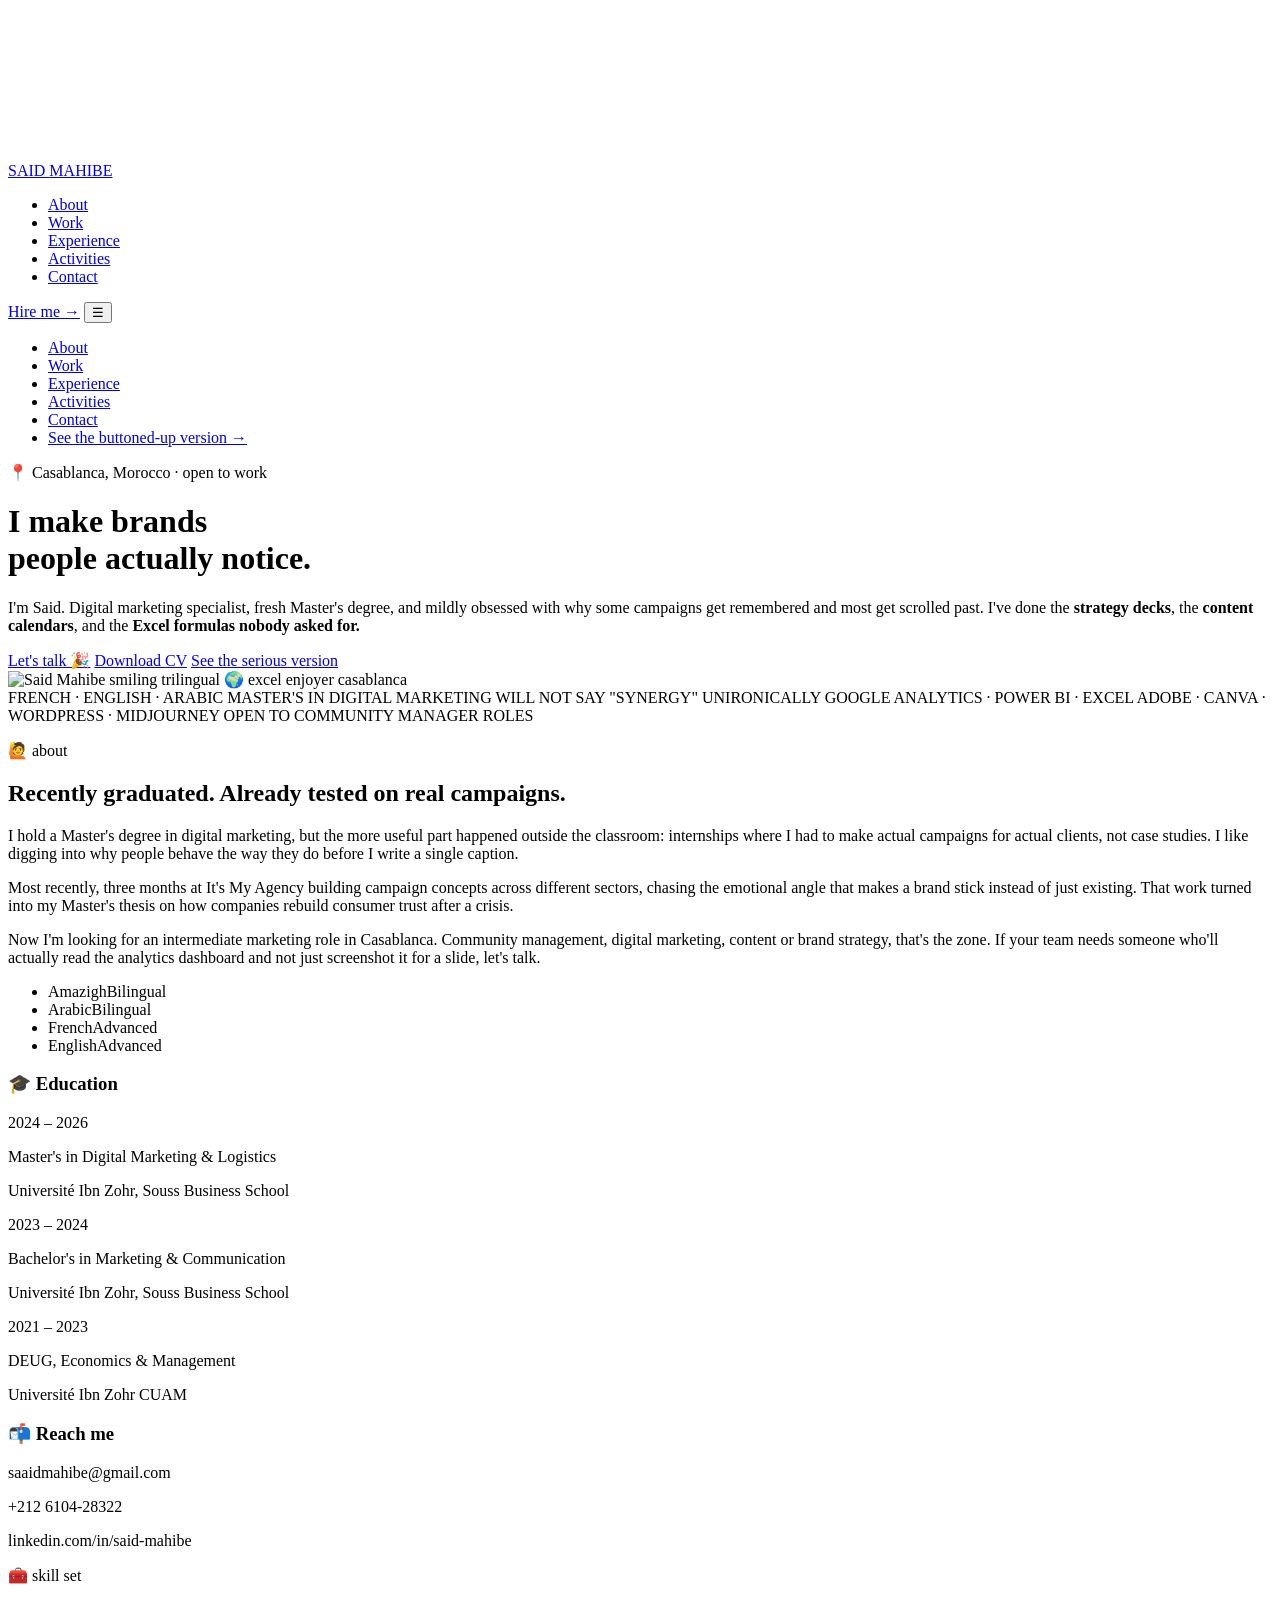
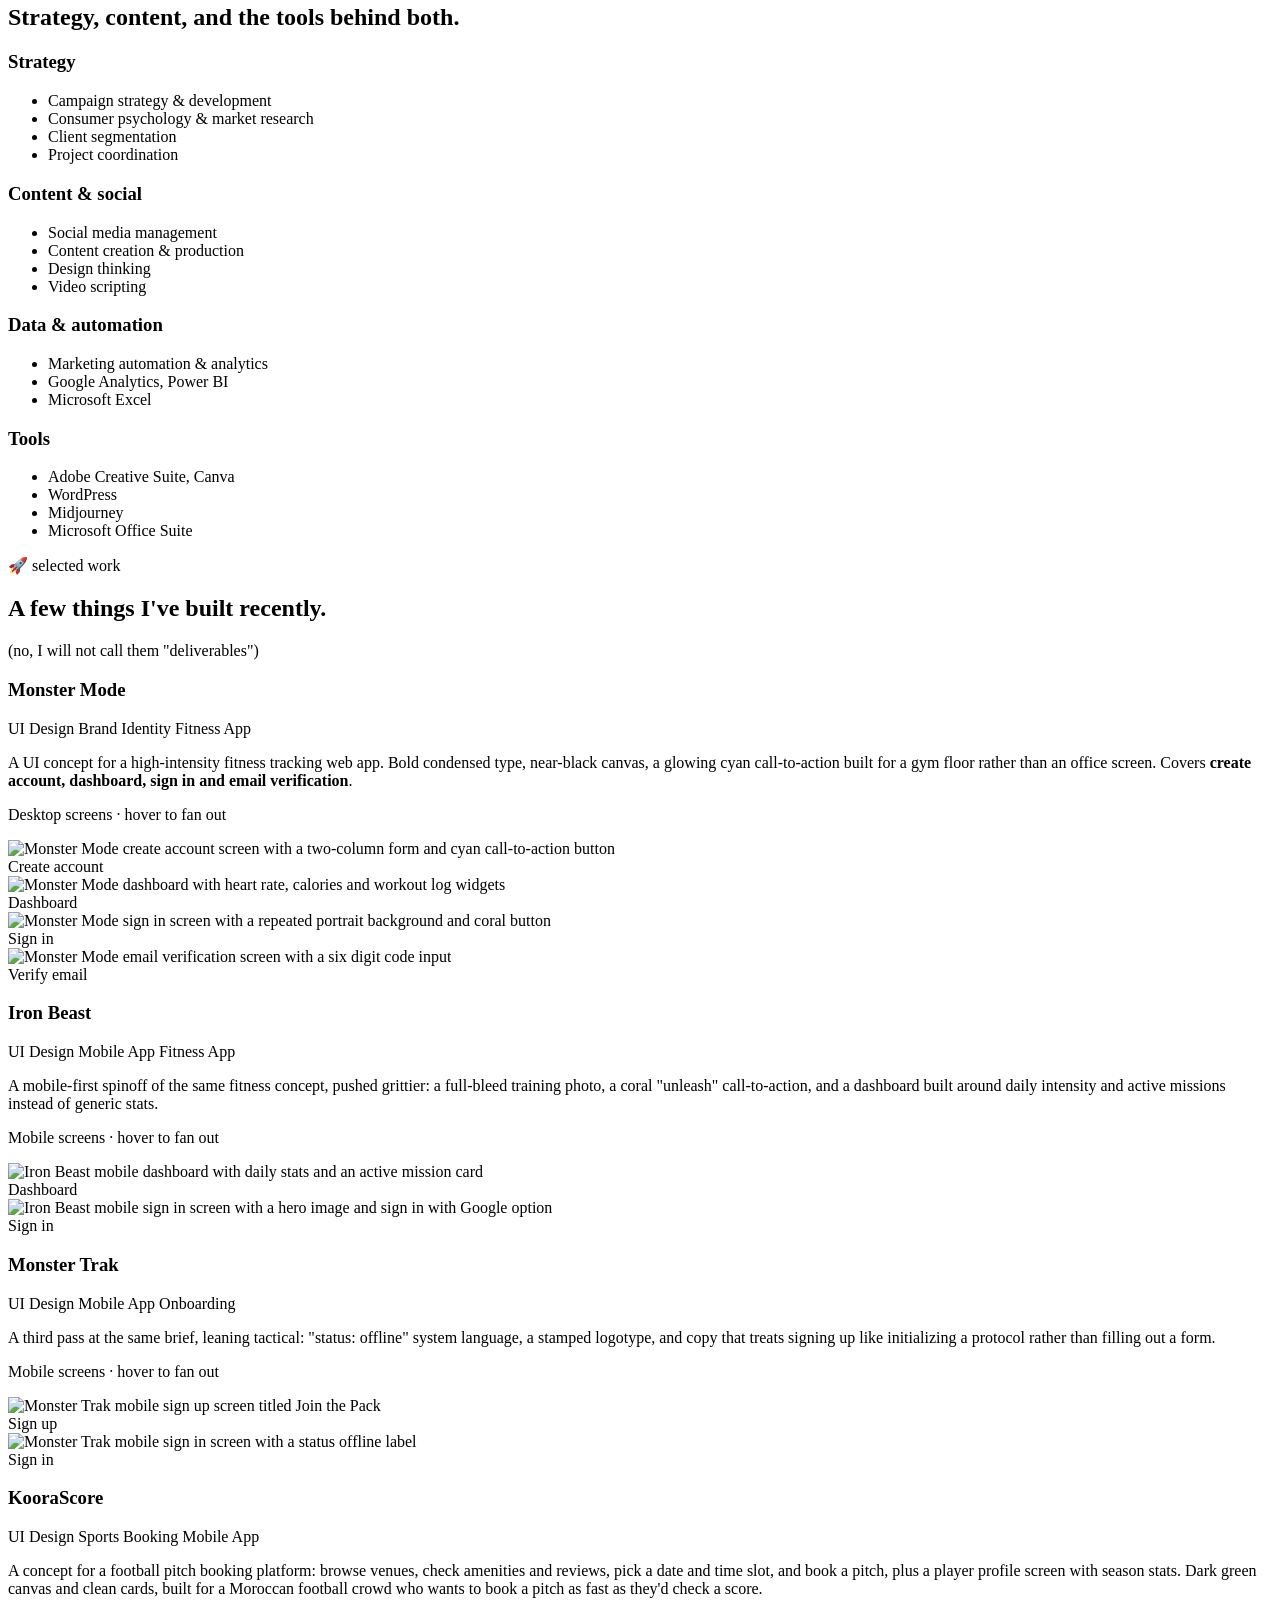
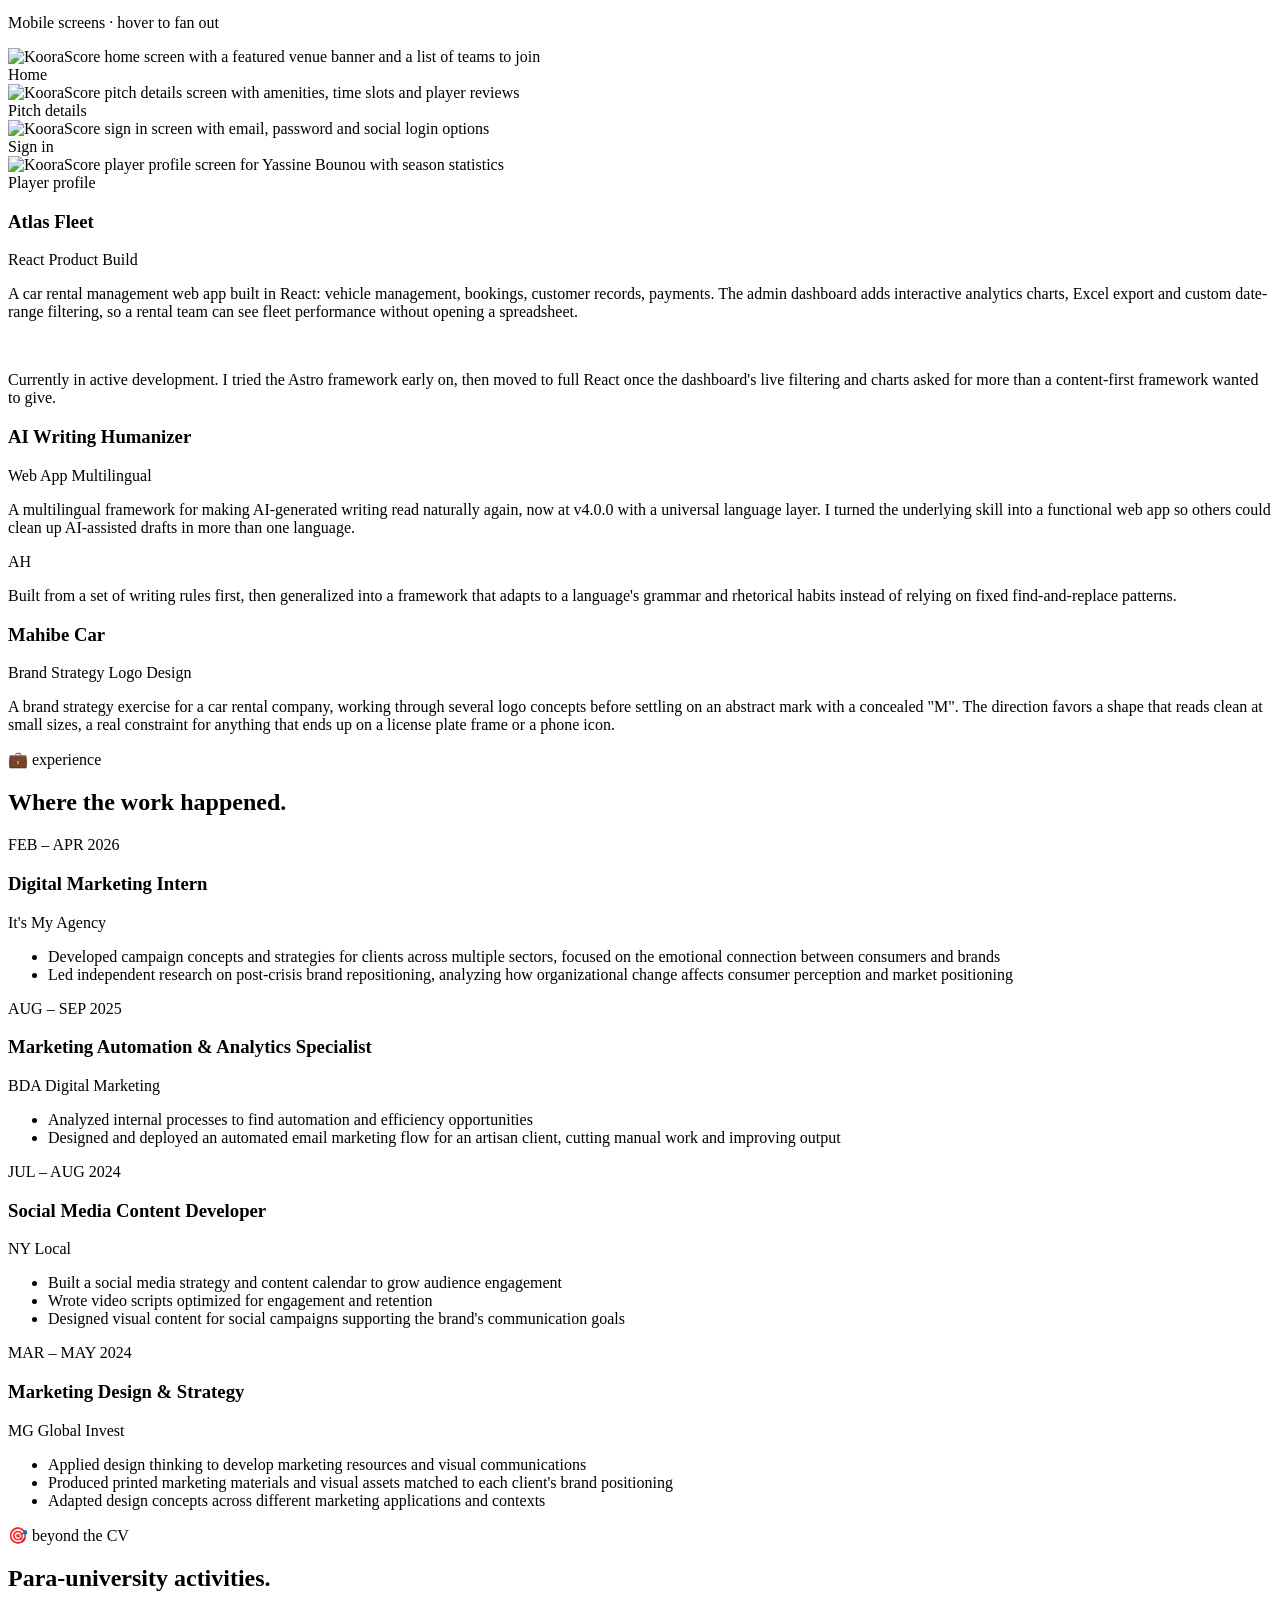
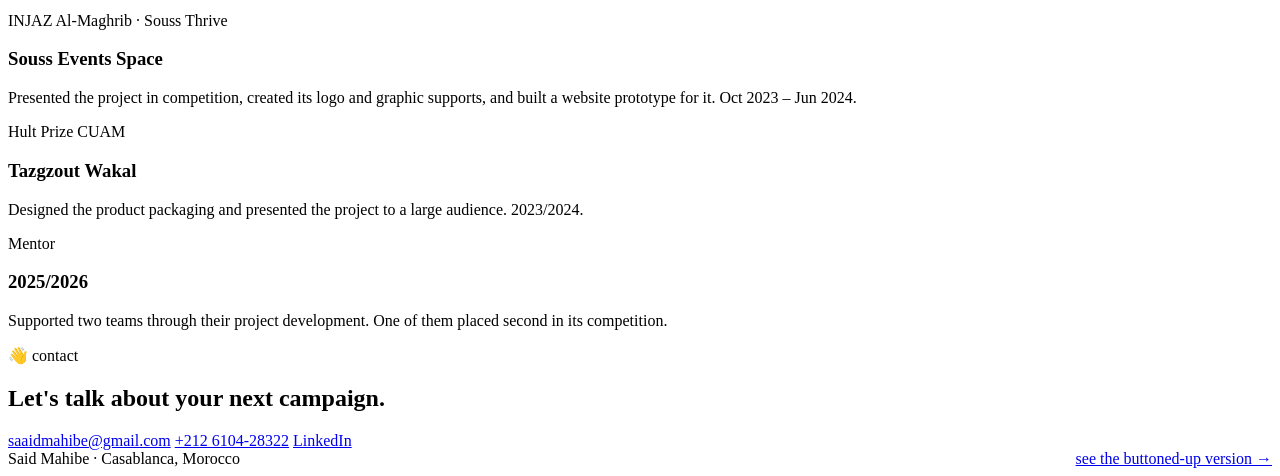
==== index.html @ dffca47a "Add files via upload" ====
<!doctype html>
<html lang="en">
<head>
<meta charset="UTF-8" />
<meta name="viewport" content="width=device-width, initial-scale=1.0" />
<title>Said Mahibe — Marketer. Probably overthinking your CTA button.</title>
<meta name="description" content="Said Mahibe, digital marketing specialist in Casablanca. Campaigns, content, brand strategy, and a portfolio that refused to be boring." />
<link rel="preconnect" href="https://fonts.googleapis.com">
<link href="https://fonts.googleapis.com/css2?family=Fredoka:wght@500;600;700&family=Inter:wght@400;500;600;700&family=Space+Mono:wght@400;700&display=swap" rel="stylesheet">
<link rel="stylesheet" href="fun.css" />
</head>
<body>

<canvas id="confetti-canvas"></canvas>

<nav class="nav">
  <div class="wrap">
    <a href="#top" class="nav-mark">SAID <span>MAHIBE</span></a>
    <ul class="nav-links">
      <li><a href="#about">About</a></li>
      <li><a href="#work">Work</a></li>
      <li><a href="#experience">Experience</a></li>
      <li><a href="#activities">Activities</a></li>
      <li><a href="#contact">Contact</a></li>
    </ul>
    <a class="nav-cta" href="mailto:saaidmahibe@gmail.com">Hire me →</a>
    <button class="nav-toggle" id="navToggle" aria-label="Toggle menu" aria-expanded="false">☰</button>
  </div>
  <ul class="nav-links-mobile" id="navMobile">
    <li><a href="#about">About</a></li>
    <li><a href="#work">Work</a></li>
    <li><a href="#experience">Experience</a></li>
    <li><a href="#activities">Activities</a></li>
    <li><a href="#contact">Contact</a></li>
    <li><a href="classic.html">See the buttoned-up version →</a></li>
  </ul>
</nav>

<header class="hero" id="top">
  <div class="wrap">
    <div class="hero-copy">
      <p class="eyebrow">📍 Casablanca, Morocco · open to work</p>
      <h1>I make brands<br><span class="hl">people actually notice.</span></h1>
      <p class="hero-sub">I'm Said. Digital marketing specialist, fresh Master's degree, and mildly obsessed with why some campaigns get remembered and most get scrolled past. I've done the <strong>strategy decks</strong>, the <strong>content calendars</strong>, and the <strong>Excel formulas nobody asked for.</strong></p>
      <div class="hero-actions">
        <a class="btn btn-coral" href="mailto:saaidmahibe@gmail.com" id="confettiBtn">Let's talk 🎉</a>
        <a class="btn btn-white" href="assets/CV said mahibe.pdf" target="_blank" rel="noopener">Download CV</a>
        <a class="btn btn-lime" href="classic.html">See the serious version</a>
      </div>
    </div>
    <div class="hero-photo">
      <div class="blob"></div>
      <img class="cutout" src="assets/photo/said-cutout.webp" alt="Said Mahibe smiling" />
      <span class="sticker s1">trilingual 🌍</span>
      <span class="sticker s2">excel enjoyer</span>
      <span class="sticker s3">casablanca</span>
    </div>
  </div>
</header>

<div class="ticker" aria-hidden="true">
  <div class="ticker-track" id="tickerTrack">
    <span class="ticker-item">FRENCH · ENGLISH · ARABIC</span>
    <span class="ticker-item accent">MASTER'S IN DIGITAL MARKETING</span>
    <span class="ticker-item">WILL NOT SAY "SYNERGY" UNIRONICALLY</span>
    <span class="ticker-item accent2">GOOGLE ANALYTICS · POWER BI · EXCEL</span>
    <span class="ticker-item">ADOBE · CANVA · WORDPRESS · MIDJOURNEY</span>
    <span class="ticker-item accent">OPEN TO COMMUNITY MANAGER ROLES</span>
  </div>
</div>

<main>

  <section id="about">
    <div class="wrap">
      <div class="section-head">
        <p class="eyebrow">🙋 about</p>
        <h2>Recently graduated. Already tested on real campaigns.</h2>
      </div>
      <div class="about-grid">
        <div class="about-card">
          <p>I hold a Master's degree in digital marketing, but the more useful part happened outside the classroom: internships where I had to make actual campaigns for actual clients, not case studies. I like digging into why people behave the way they do before I write a single caption.</p>
          <p>Most recently, three months at It's My Agency building campaign concepts across different sectors, chasing the emotional angle that makes a brand stick instead of just existing. That work turned into my Master's thesis on how companies rebuild consumer trust after a crisis.</p>
          <p>Now I'm looking for an intermediate marketing role in Casablanca. Community management, digital marketing, content or brand strategy, that's the zone. If your team needs someone who'll actually read the analytics dashboard and not just screenshot it for a slide, let's talk.</p>
          <ul class="lang-list">
            <li><span>Amazigh</span><span>Bilingual</span></li>
            <li><span>Arabic</span><span>Bilingual</span></li>
            <li><span>French</span><span>Advanced</span></li>
            <li><span>English</span><span>Advanced</span></li>
          </ul>
        </div>
        <div class="side-stack">
          <div class="info-card">
            <h3>🎓 Education</h3>
            <div class="edu-item">
              <p class="edu-year">2024 – 2026</p>
              <p class="edu-degree">Master's in Digital Marketing &amp; Logistics</p>
              <p class="edu-school">Université Ibn Zohr, Souss Business School</p>
            </div>
            <div class="edu-item">
              <p class="edu-year">2023 – 2024</p>
              <p class="edu-degree">Bachelor's in Marketing &amp; Communication</p>
              <p class="edu-school">Université Ibn Zohr, Souss Business School</p>
            </div>
            <div class="edu-item">
              <p class="edu-year">2021 – 2023</p>
              <p class="edu-degree">DEUG, Economics &amp; Management</p>
              <p class="edu-school">Université Ibn Zohr CUAM</p>
            </div>
          </div>
          <div class="info-card alt">
            <h3>📬 Reach me</h3>
            <div class="edu-item">
              <p class="edu-degree">saaidmahibe@gmail.com</p>
            </div>
            <div class="edu-item">
              <p class="edu-degree">+212 6104-28322</p>
            </div>
            <div class="edu-item">
              <p class="edu-degree">linkedin.com/in/said-mahibe</p>
            </div>
          </div>
        </div>
      </div>
    </div>
  </section>

  <section id="skills">
    <div class="wrap">
      <div class="section-head">
        <p class="eyebrow">🧰 skill set</p>
        <h2>Strategy, content, and the tools behind both.</h2>
      </div>
      <div class="skills-grid">
        <div class="skill-card">
          <h3>Strategy</h3>
          <ul>
            <li>Campaign strategy &amp; development</li>
            <li>Consumer psychology &amp; market research</li>
            <li>Client segmentation</li>
            <li>Project coordination</li>
          </ul>
        </div>
        <div class="skill-card">
          <h3>Content &amp; social</h3>
          <ul>
            <li>Social media management</li>
            <li>Content creation &amp; production</li>
            <li>Design thinking</li>
            <li>Video scripting</li>
          </ul>
        </div>
        <div class="skill-card">
          <h3>Data &amp; automation</h3>
          <ul>
            <li>Marketing automation &amp; analytics</li>
            <li>Google Analytics, Power BI</li>
            <li>Microsoft Excel</li>
          </ul>
        </div>
        <div class="skill-card">
          <h3>Tools</h3>
          <ul>
            <li>Adobe Creative Suite, Canva</li>
            <li>WordPress</li>
            <li>Midjourney</li>
            <li>Microsoft Office Suite</li>
          </ul>
        </div>
      </div>
    </div>
  </section>

  <section id="work">
    <div class="wrap">
      <div class="section-head">
        <p class="eyebrow">🚀 selected work</p>
        <h2>A few things I've built recently.</h2>
        <p class="tag-note">(no, I will not call them "deliverables")</p>
      </div>

      <div class="project">
        <div class="project-head">
          <h3 class="project-title">Monster Mode</h3>
          <div class="project-tags">
            <span class="tag">UI Design</span>
            <span class="tag alt">Brand Identity</span>
            <span class="tag">Fitness App</span>
          </div>
        </div>
        <p class="project-desc">A UI concept for a high-intensity fitness tracking web app. Bold condensed type, near-black canvas, a glowing cyan call-to-action built for a gym floor rather than an office screen. Covers <strong>create account, dashboard, sign in and email verification</strong>.</p>
        <div class="fan-group">
          <p class="fan-label">Desktop screens · hover to fan out</p>
          <div class="card-fan">
            <div class="card-fan-item">
              <img src="assets/projects/monster-mode-create-account.jpg" alt="Monster Mode create account screen with a two-column form and cyan call-to-action button" loading="lazy" />
              <figcaption>Create account</figcaption>
            </div>
            <div class="card-fan-item">
              <img src="assets/projects/monster-mode-dashboard.jpg" alt="Monster Mode dashboard with heart rate, calories and workout log widgets" loading="lazy" />
              <figcaption>Dashboard</figcaption>
            </div>
            <div class="card-fan-item">
              <img src="assets/projects/monster-mode-sign-in.jpg" alt="Monster Mode sign in screen with a repeated portrait background and coral button" loading="lazy" />
              <figcaption>Sign in</figcaption>
            </div>
            <div class="card-fan-item">
              <img src="assets/projects/monster-mode-verify-email.jpg" alt="Monster Mode email verification screen with a six digit code input" loading="lazy" />
              <figcaption>Verify email</figcaption>
            </div>
          </div>
        </div>
      </div>

      <div class="project">
        <div class="project-head">
          <h3 class="project-title">Iron Beast</h3>
          <div class="project-tags">
            <span class="tag">UI Design</span>
            <span class="tag alt">Mobile App</span>
            <span class="tag">Fitness App</span>
          </div>
        </div>
        <p class="project-desc">A mobile-first spinoff of the same fitness concept, pushed grittier: a full-bleed training photo, a coral "unleash" call-to-action, and a dashboard built around daily intensity and active missions instead of generic stats.</p>
        <div class="fan-group">
          <p class="fan-label">Mobile screens · hover to fan out</p>
          <div class="card-fan mobile">
            <div class="card-fan-item">
              <img src="assets/projects/iron-beast-dashboard.jpg" alt="Iron Beast mobile dashboard with daily stats and an active mission card" loading="lazy" />
              <figcaption>Dashboard</figcaption>
            </div>
            <div class="card-fan-item">
              <img src="assets/projects/iron-beast-sign-in.jpg" alt="Iron Beast mobile sign in screen with a hero image and sign in with Google option" loading="lazy" />
              <figcaption>Sign in</figcaption>
            </div>
          </div>
        </div>
      </div>

      <div class="project">
        <div class="project-head">
          <h3 class="project-title">Monster Trak</h3>
          <div class="project-tags">
            <span class="tag">UI Design</span>
            <span class="tag alt">Mobile App</span>
            <span class="tag">Onboarding</span>
          </div>
        </div>
        <p class="project-desc">A third pass at the same brief, leaning tactical: "status: offline" system language, a stamped logotype, and copy that treats signing up like initializing a protocol rather than filling out a form.</p>
        <div class="fan-group">
          <p class="fan-label">Mobile screens · hover to fan out</p>
          <div class="card-fan mobile">
            <div class="card-fan-item">
              <img src="assets/projects/monster-trak-sign-up.jpg" alt="Monster Trak mobile sign up screen titled Join the Pack" loading="lazy" />
              <figcaption>Sign up</figcaption>
            </div>
            <div class="card-fan-item">
              <img src="assets/projects/monster-trak-sign-in.jpg" alt="Monster Trak mobile sign in screen with a status offline label" loading="lazy" />
              <figcaption>Sign in</figcaption>
            </div>
          </div>
        </div>
      </div>

      <div class="project">
        <div class="project-head">
          <h3 class="project-title">KooraScore</h3>
          <div class="project-tags">
            <span class="tag">UI Design</span>
            <span class="tag alt">Sports Booking</span>
            <span class="tag">Mobile App</span>
          </div>
        </div>
        <p class="project-desc">A concept for a football pitch booking platform: browse venues, check amenities and reviews, pick a date and time slot, and book a pitch, plus a player profile screen with season stats. Dark green canvas and clean cards, built for a Moroccan football crowd who wants to book a pitch as fast as they'd check a score.</p>
        <div class="fan-group">
          <p class="fan-label">Mobile screens · hover to fan out</p>
          <div class="card-fan mobile">
            <div class="card-fan-item">
              <img src="assets/projects/koorascore-home.jpg" alt="KooraScore home screen with a featured venue banner and a list of teams to join" loading="lazy" />
              <figcaption>Home</figcaption>
            </div>
            <div class="card-fan-item">
              <img src="assets/projects/koorascore-pitch-details.jpg" alt="KooraScore pitch details screen with amenities, time slots and player reviews" loading="lazy" />
              <figcaption>Pitch details</figcaption>
            </div>
            <div class="card-fan-item">
              <img src="assets/projects/koorascore-sign-in.jpg" alt="KooraScore sign in screen with email, password and social login options" loading="lazy" />
              <figcaption>Sign in</figcaption>
            </div>
            <div class="card-fan-item">
              <img src="assets/projects/koorascore-profile.jpg" alt="KooraScore player profile screen for Yassine Bounou with season statistics" loading="lazy" />
              <figcaption>Player profile</figcaption>
            </div>
          </div>
        </div>
      </div>

      <div class="project">
        <div class="project-head">
          <h3 class="project-title">Atlas Fleet</h3>
          <div class="project-tags">
            <span class="tag">React</span>
            <span class="tag alt">Product Build</span>
          </div>
        </div>
        <p class="project-desc">A car rental management web app built in React: vehicle management, bookings, customer records, payments. The admin dashboard adds interactive analytics charts, Excel export and custom date-range filtering, so a rental team can see fleet performance without opening a spreadsheet.</p>
        <div class="project-simple">
          <div class="glyph" style="background: var(--cobalt); color: white;">AF</div>
          <div>
            <p class="project-desc" style="margin-bottom: 0;">Currently in active development. I tried the Astro framework early on, then moved to full React once the dashboard's live filtering and charts asked for more than a content-first framework wanted to give.</p>
          </div>
        </div>
      </div>

      <div class="project">
        <div class="project-head">
          <h3 class="project-title">AI Writing Humanizer</h3>
          <div class="project-tags">
            <span class="tag">Web App</span>
            <span class="tag alt">Multilingual</span>
          </div>
        </div>
        <p class="project-desc">A multilingual framework for making AI-generated writing read naturally again, now at v4.0.0 with a universal language layer. I turned the underlying skill into a functional web app so others could clean up AI-assisted drafts in more than one language.</p>
        <div class="project-simple">
          <div class="glyph" style="background: var(--coral); color: var(--ink);">AH</div>
          <div>
            <p class="project-desc" style="margin-bottom: 0;">Built from a set of writing rules first, then generalized into a framework that adapts to a language's grammar and rhetorical habits instead of relying on fixed find-and-replace patterns.</p>
          </div>
        </div>
      </div>

      <div class="project">
        <div class="project-head">
          <h3 class="project-title">Mahibe Car</h3>
          <div class="project-tags">
            <span class="tag">Brand Strategy</span>
            <span class="tag alt">Logo Design</span>
          </div>
        </div>
        <p class="project-desc">A brand strategy exercise for a car rental company, working through several logo concepts before settling on an abstract mark with a concealed "M". The direction favors a shape that reads clean at small sizes, a real constraint for anything that ends up on a license plate frame or a phone icon.</p>
      </div>

    </div>
  </section>

  <section id="experience">
    <div class="wrap">
      <div class="section-head">
        <p class="eyebrow">💼 experience</p>
        <h2>Where the work happened.</h2>
      </div>
      <div class="timeline">

        <div class="timeline-item">
          <p class="timeline-date">FEB – APR 2026</p>
          <h3 class="timeline-role">Digital Marketing Intern</h3>
          <p class="timeline-org">It's My Agency</p>
          <ul>
            <li>Developed campaign concepts and strategies for clients across multiple sectors, focused on the emotional connection between consumers and brands</li>
            <li>Led independent research on post-crisis brand repositioning, analyzing how organizational change affects consumer perception and market positioning</li>
          </ul>
        </div>

        <div class="timeline-item">
          <p class="timeline-date">AUG – SEP 2025</p>
          <h3 class="timeline-role">Marketing Automation &amp; Analytics Specialist</h3>
          <p class="timeline-org">BDA Digital Marketing</p>
          <ul>
            <li>Analyzed internal processes to find automation and efficiency opportunities</li>
            <li>Designed and deployed an automated email marketing flow for an artisan client, cutting manual work and improving output</li>
          </ul>
        </div>

        <div class="timeline-item">
          <p class="timeline-date">JUL – AUG 2024</p>
          <h3 class="timeline-role">Social Media Content Developer</h3>
          <p class="timeline-org">NY Local</p>
          <ul>
            <li>Built a social media strategy and content calendar to grow audience engagement</li>
            <li>Wrote video scripts optimized for engagement and retention</li>
            <li>Designed visual content for social campaigns supporting the brand's communication goals</li>
          </ul>
        </div>

        <div class="timeline-item">
          <p class="timeline-date">MAR – MAY 2024</p>
          <h3 class="timeline-role">Marketing Design &amp; Strategy</h3>
          <p class="timeline-org">MG Global Invest</p>
          <ul>
            <li>Applied design thinking to develop marketing resources and visual communications</li>
            <li>Produced printed marketing materials and visual assets matched to each client's brand positioning</li>
            <li>Adapted design concepts across different marketing applications and contexts</li>
          </ul>
        </div>

      </div>
    </div>
  </section>

  <section id="activities">
    <div class="wrap">
      <div class="section-head">
        <p class="eyebrow">🎯 beyond the CV</p>
        <h2>Para-university activities.</h2>
      </div>
      <div class="activity-grid">
        <div class="activity-card">
          <p class="eyebrow">INJAZ Al-Maghrib · Souss Thrive</p>
          <h3>Souss Events Space</h3>
          <p>Presented the project in competition, created its logo and graphic supports, and built a website prototype for it. Oct 2023 – Jun 2024.</p>
        </div>
        <div class="activity-card">
          <p class="eyebrow">Hult Prize CUAM</p>
          <h3>Tazgzout Wakal</h3>
          <p>Designed the product packaging and presented the project to a large audience. 2023/2024.</p>
        </div>
        <div class="activity-card">
          <p class="eyebrow">Mentor</p>
          <h3>2025/2026</h3>
          <p>Supported two teams through their project development. One of them placed second in its competition.</p>
        </div>
      </div>
    </div>
  </section>

  <section id="contact">
    <div class="wrap">
      <div class="section-head">
        <p class="eyebrow">👋 contact</p>
        <h2>Let's talk about your next campaign.</h2>
      </div>
      <div class="contact-links">
        <a class="btn btn-white" href="mailto:saaidmahibe@gmail.com">saaidmahibe@gmail.com</a>
        <a class="btn btn-lime" href="tel:+212610428322">+212 6104-28322</a>
        <a class="btn btn-coral" href="https://linkedin.com/in/said-mahibe" target="_blank" rel="noopener">LinkedIn</a>
      </div>
    </div>
  </section>

</main>

<footer>
  <div class="wrap" style="display:flex; justify-content:space-between; flex-wrap:wrap; gap:10px; width:100%;">
    <span>Said Mahibe · Casablanca, Morocco</span>
    <span><a href="classic.html">see the buttoned-up version →</a></span>
  </div>
</footer>

<script src="fun.js"></script>
</body>
</html>
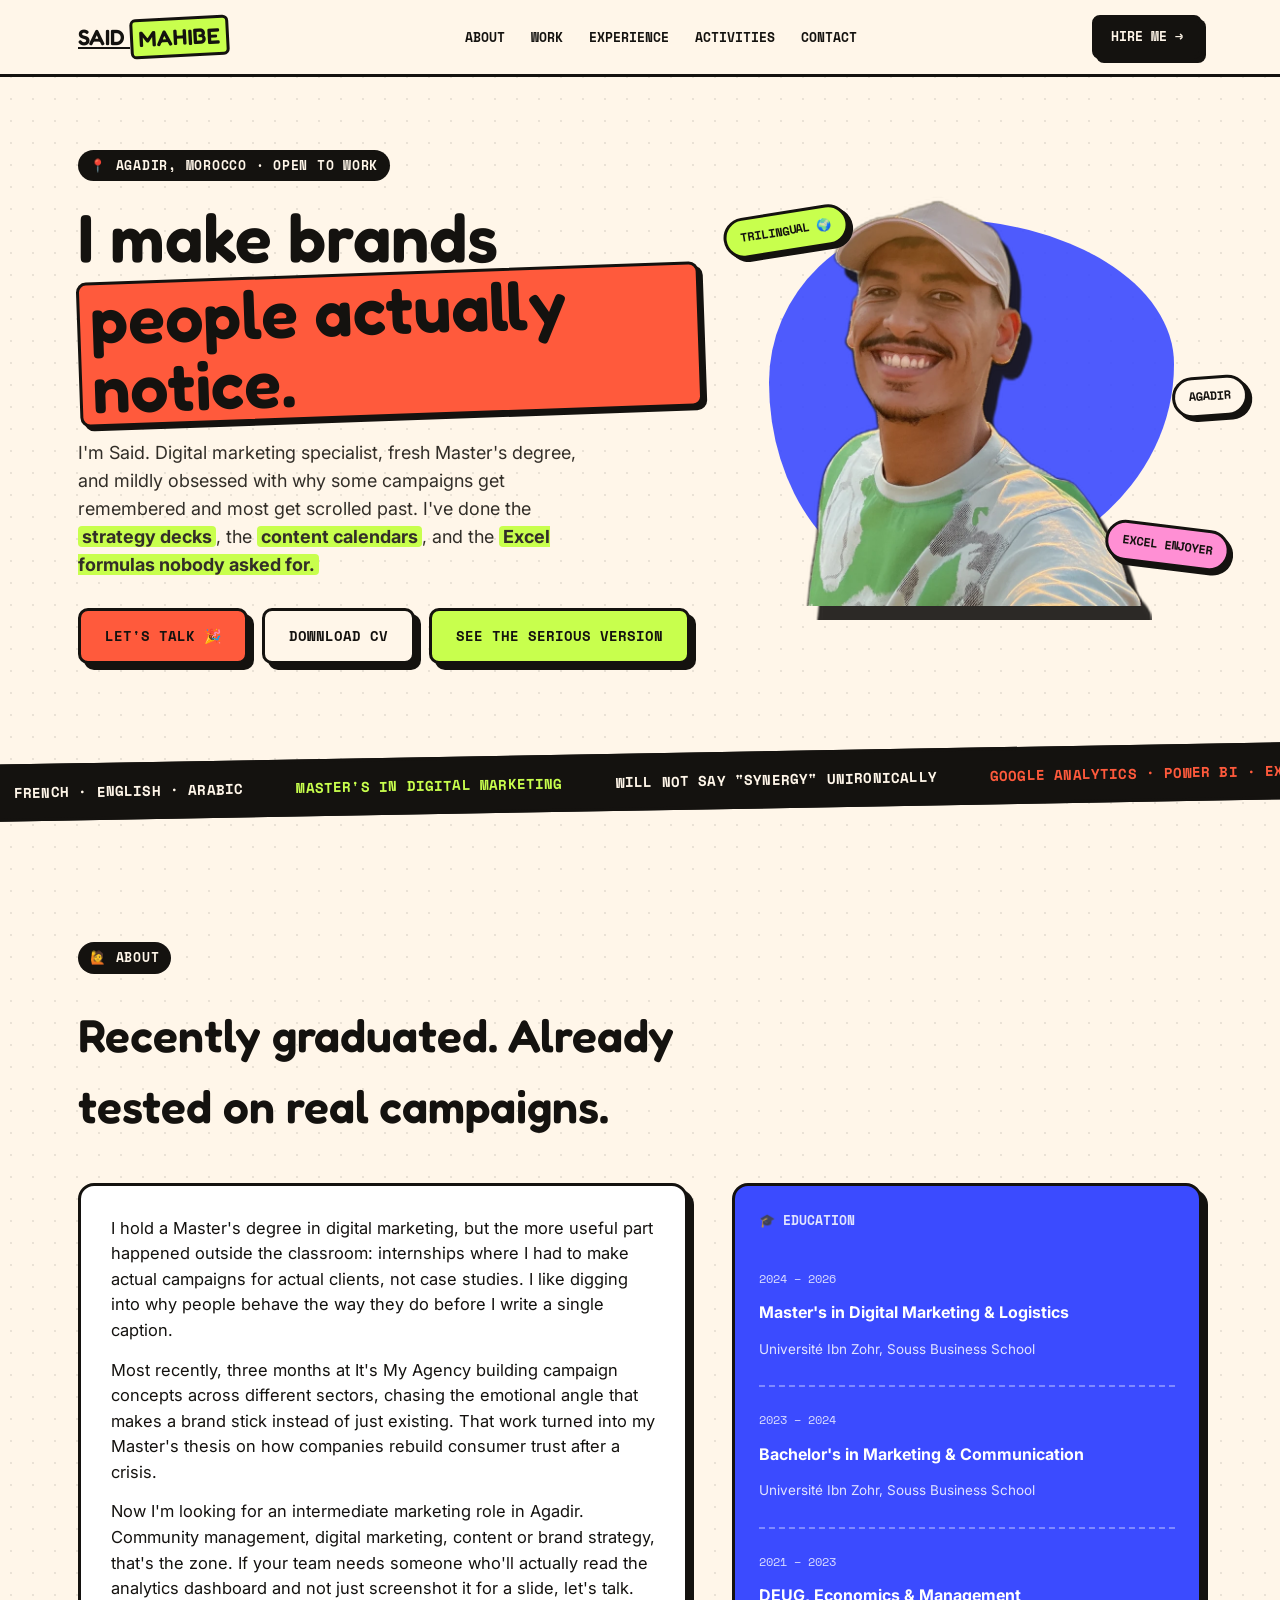
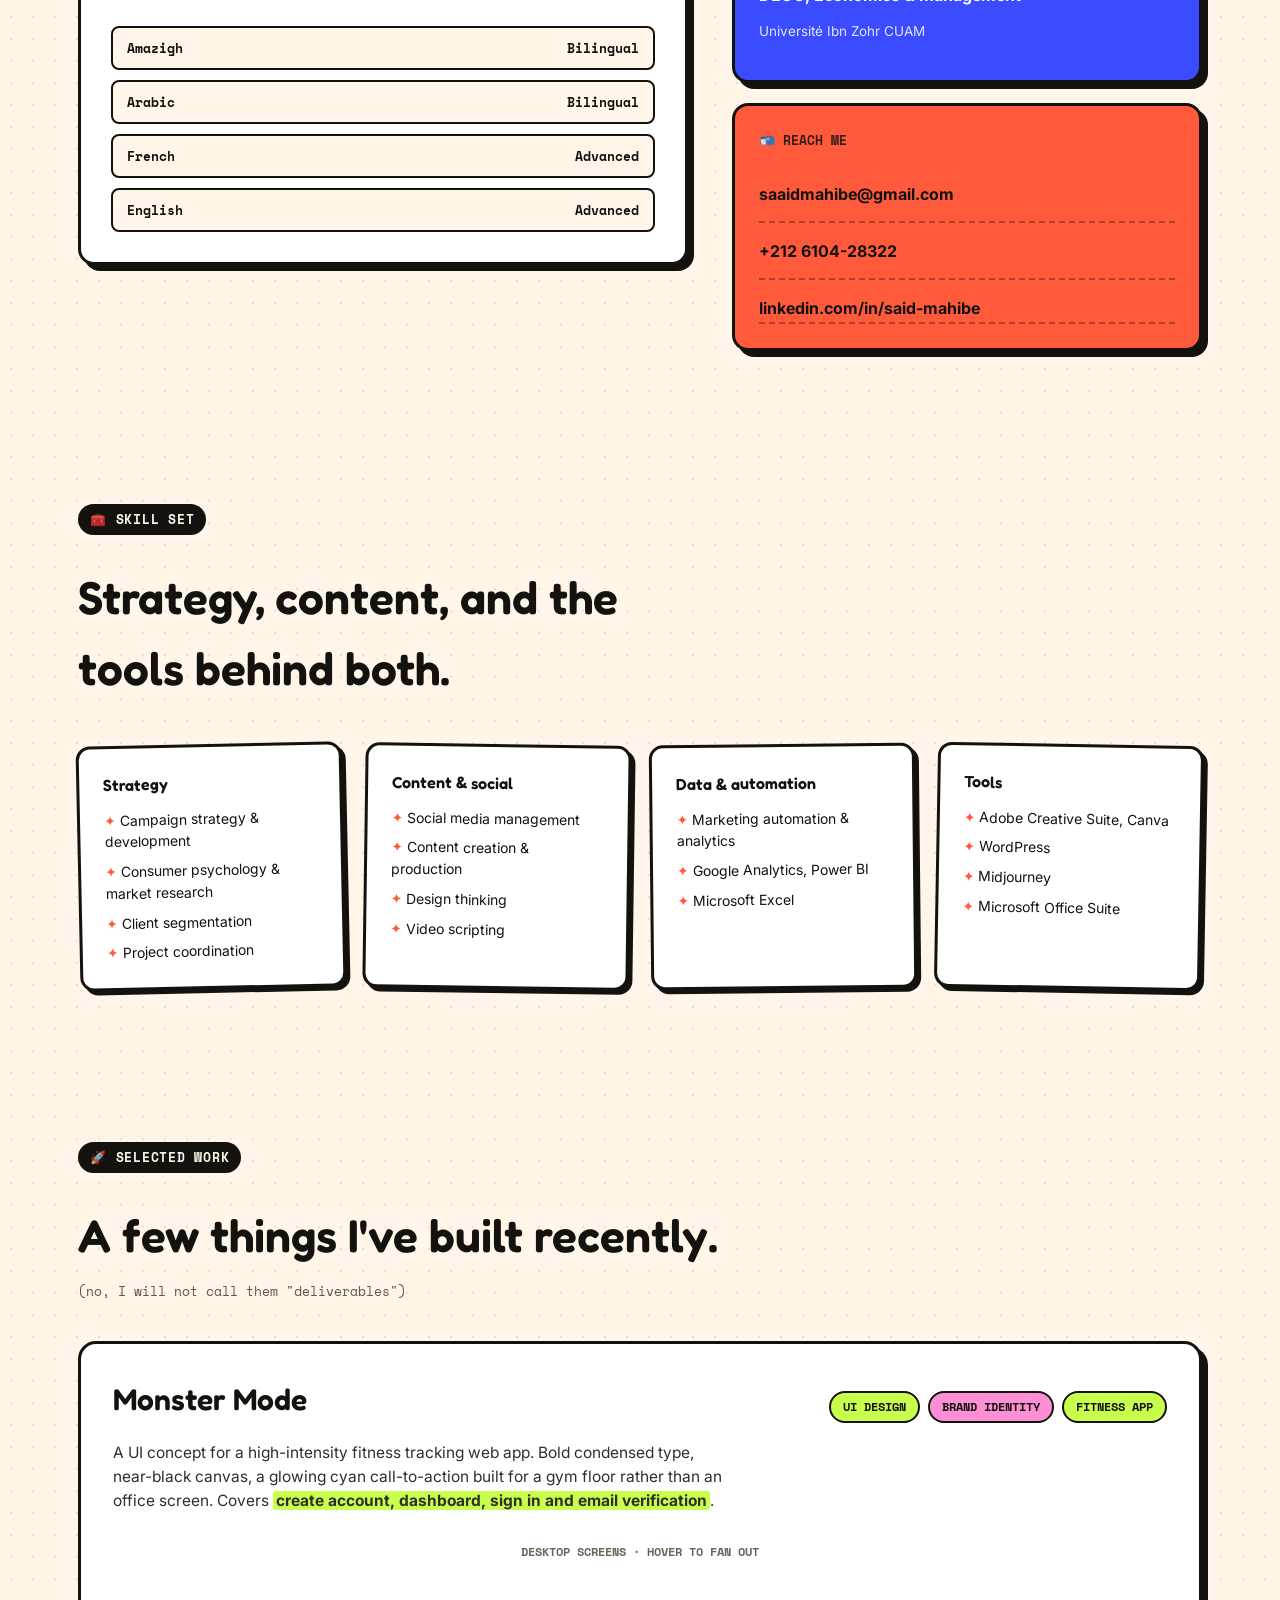
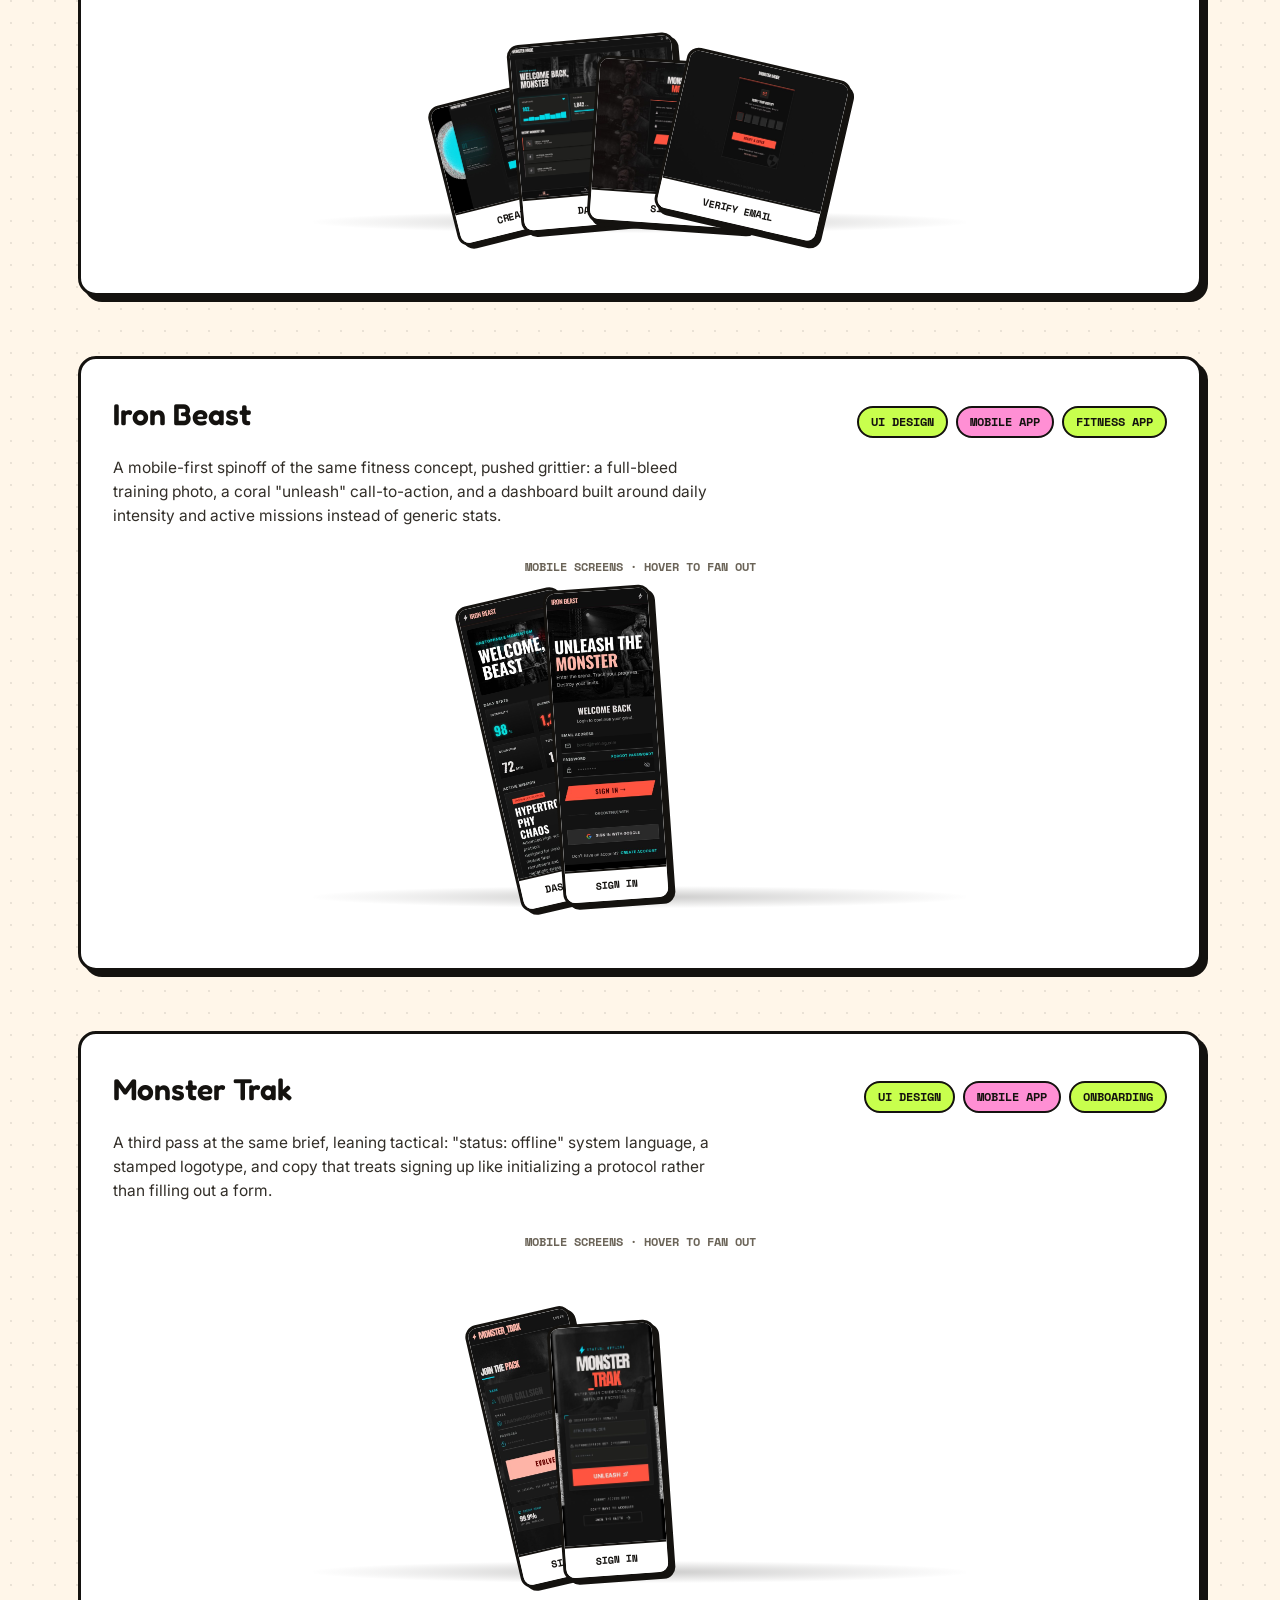
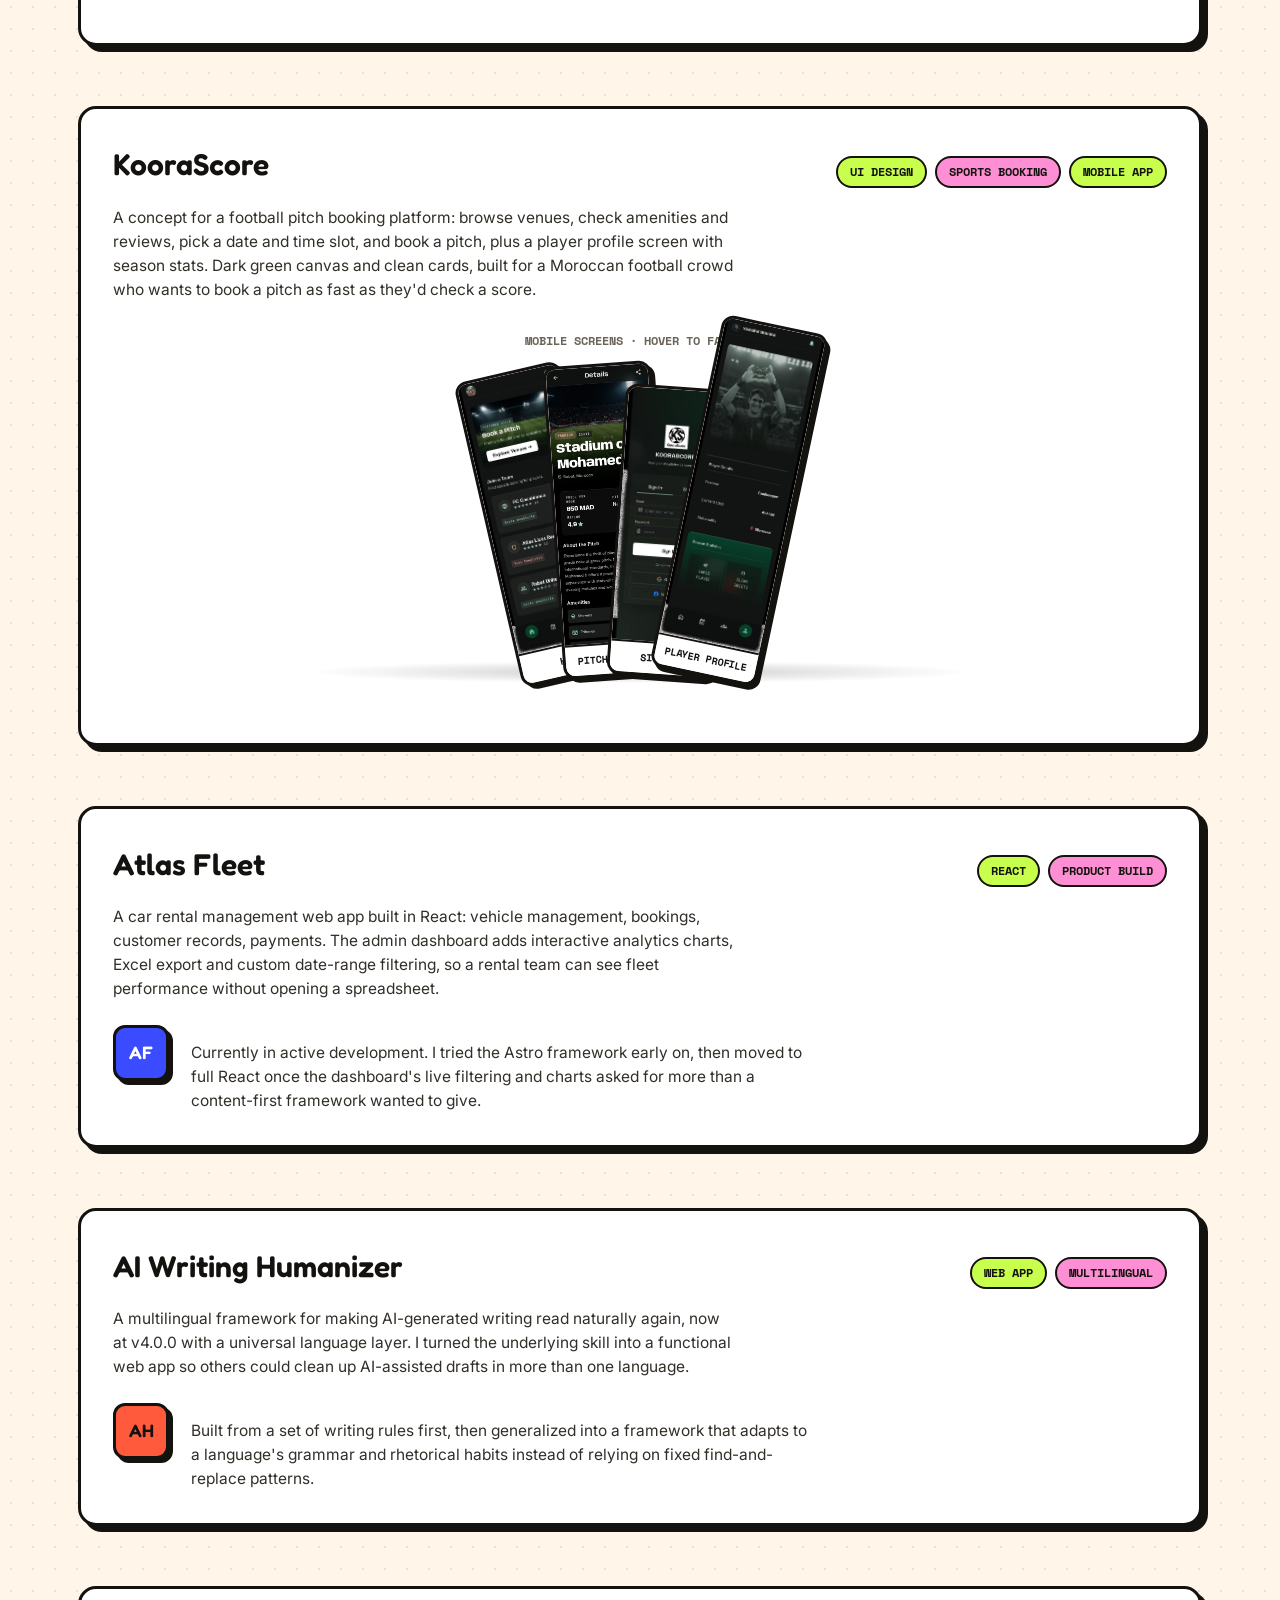
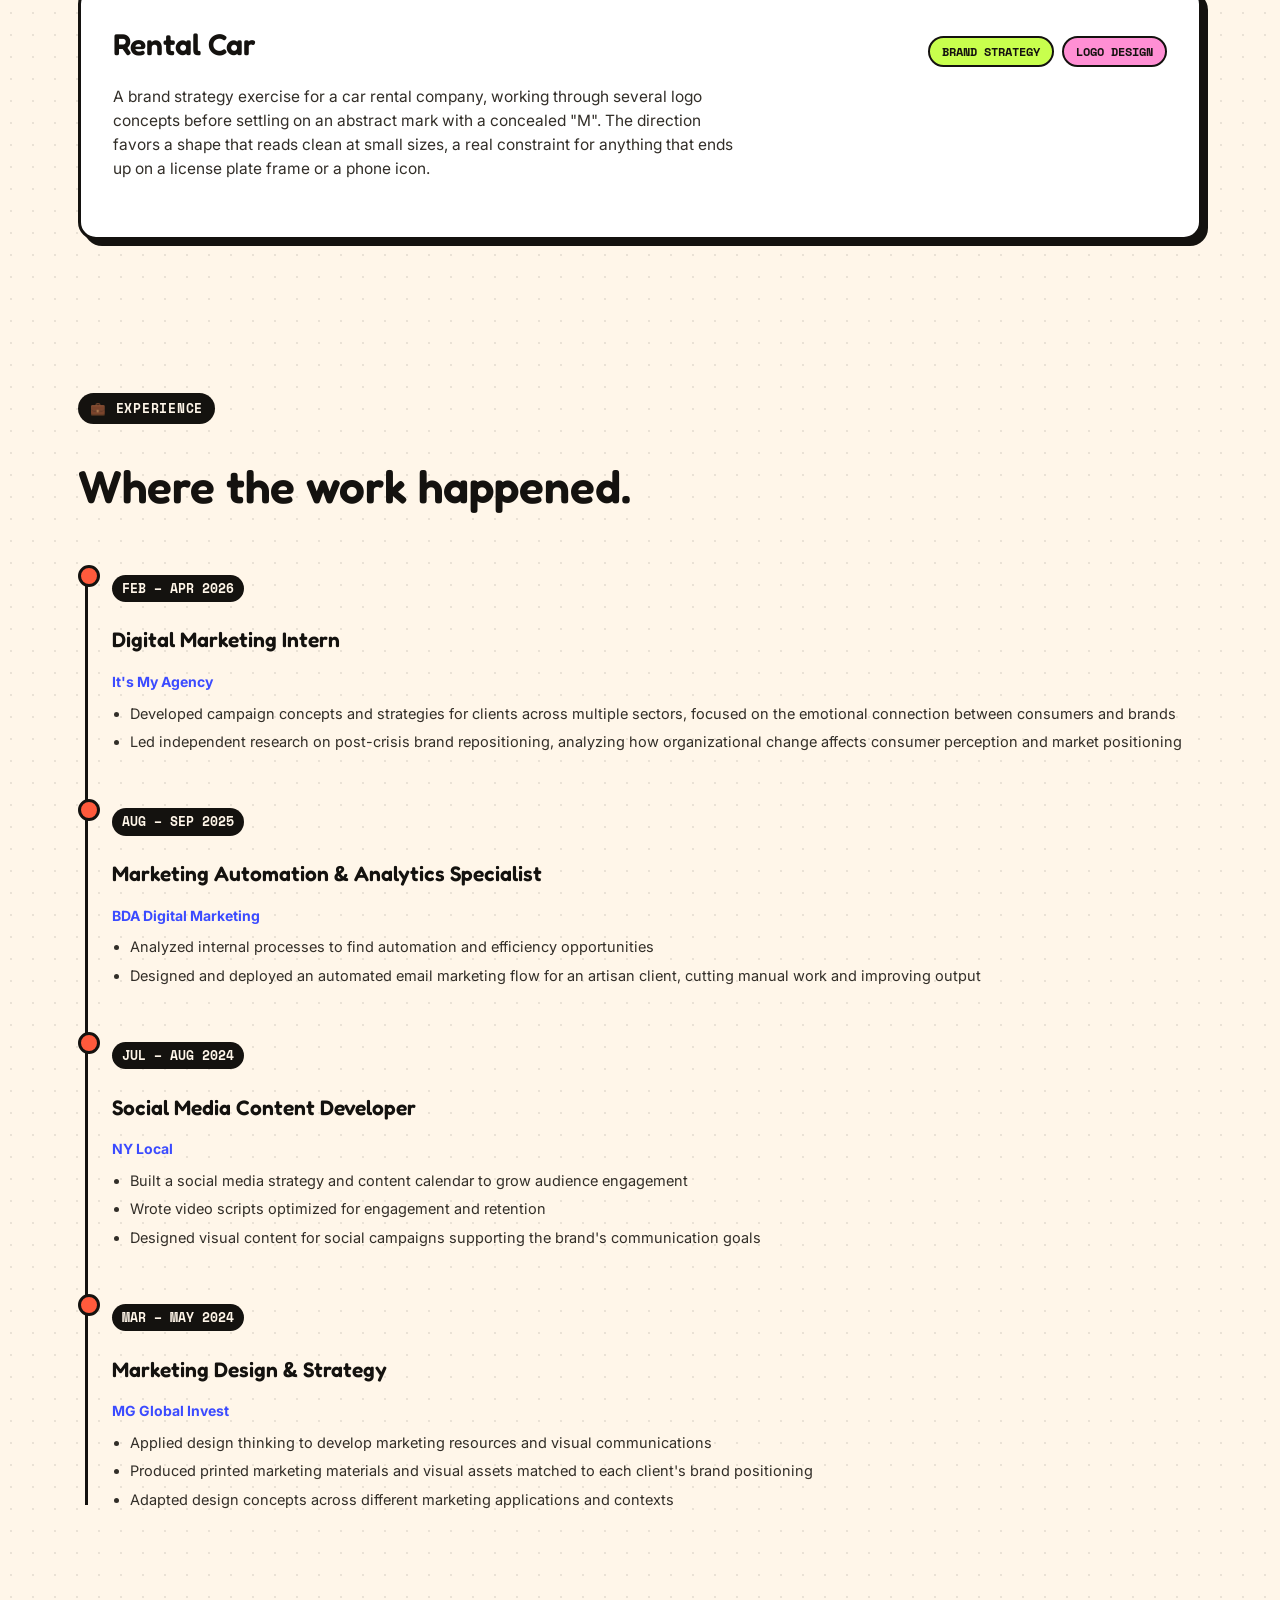
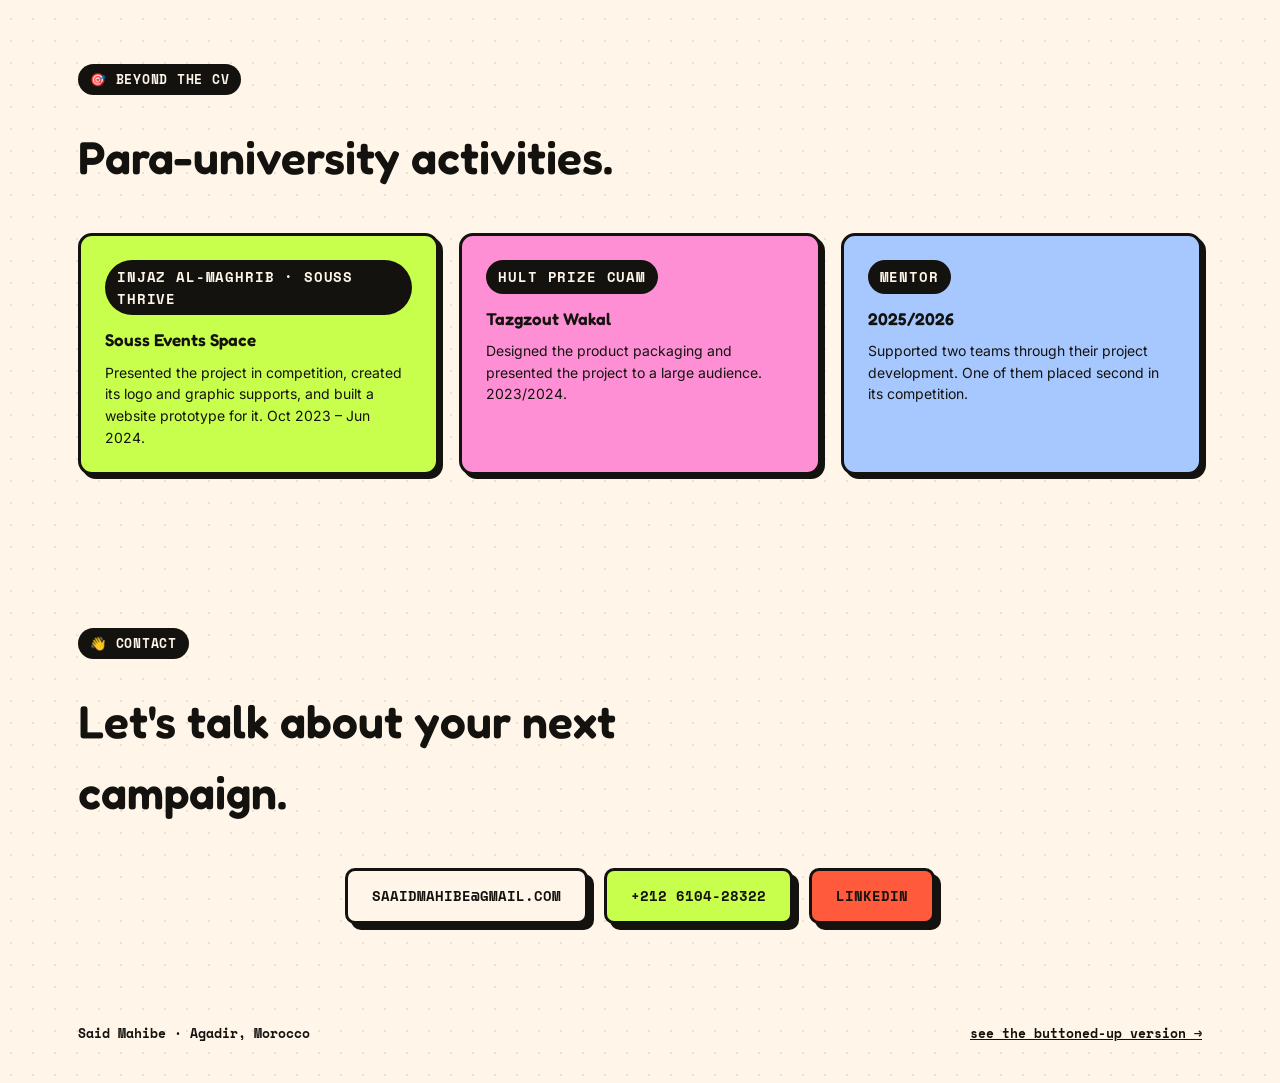
==== commit a6b2d197: "Add files via upload" ====
--- a/index.html
+++ b/index.html
@@ -4,7 +4,7 @@
 <meta charset="UTF-8" />
 <meta name="viewport" content="width=device-width, initial-scale=1.0" />
 <title>Said Mahibe — Marketer. Probably overthinking your CTA button.</title>
-<meta name="description" content="Said Mahibe, digital marketing specialist in Casablanca. Campaigns, content, brand strategy, and a portfolio that refused to be boring." />
+<meta name="description" content="Said Mahibe, digital marketing specialist in Agadir. Campaigns, content, brand strategy, and a portfolio that refused to be boring." />
 <link rel="preconnect" href="https://fonts.googleapis.com">
 <link href="https://fonts.googleapis.com/css2?family=Fredoka:wght@500;600;700&family=Inter:wght@400;500;600;700&family=Space+Mono:wght@400;700&display=swap" rel="stylesheet">
 <link rel="stylesheet" href="fun.css" />
@@ -39,7 +39,7 @@
 <header class="hero" id="top">
   <div class="wrap">
     <div class="hero-copy">
-      <p class="eyebrow">📍 Casablanca, Morocco · open to work</p>
+      <p class="eyebrow">📍 Agadir, Morocco · open to work</p>
       <h1>I make brands<br><span class="hl">people actually notice.</span></h1>
       <p class="hero-sub">I'm Said. Digital marketing specialist, fresh Master's degree, and mildly obsessed with why some campaigns get remembered and most get scrolled past. I've done the <strong>strategy decks</strong>, the <strong>content calendars</strong>, and the <strong>Excel formulas nobody asked for.</strong></p>
       <div class="hero-actions">
@@ -53,7 +53,7 @@
       <img class="cutout" src="assets/photo/said-cutout.webp" alt="Said Mahibe smiling" />
       <span class="sticker s1">trilingual 🌍</span>
       <span class="sticker s2">excel enjoyer</span>
-      <span class="sticker s3">casablanca</span>
+      <span class="sticker s3">Agadir</span>
     </div>
   </div>
 </header>
@@ -81,7 +81,7 @@
         <div class="about-card">
           <p>I hold a Master's degree in digital marketing, but the more useful part happened outside the classroom: internships where I had to make actual campaigns for actual clients, not case studies. I like digging into why people behave the way they do before I write a single caption.</p>
           <p>Most recently, three months at It's My Agency building campaign concepts across different sectors, chasing the emotional angle that makes a brand stick instead of just existing. That work turned into my Master's thesis on how companies rebuild consumer trust after a crisis.</p>
-          <p>Now I'm looking for an intermediate marketing role in Casablanca. Community management, digital marketing, content or brand strategy, that's the zone. If your team needs someone who'll actually read the analytics dashboard and not just screenshot it for a slide, let's talk.</p>
+          <p>Now I'm looking for an intermediate marketing role in Agadir. Community management, digital marketing, content or brand strategy, that's the zone. If your team needs someone who'll actually read the analytics dashboard and not just screenshot it for a slide, let's talk.</p>
           <ul class="lang-list">
             <li><span>Amazigh</span><span>Bilingual</span></li>
             <li><span>Arabic</span><span>Bilingual</span></li>
@@ -331,7 +331,7 @@
 
       <div class="project">
         <div class="project-head">
-          <h3 class="project-title">Mahibe Car</h3>
+          <h3 class="project-title">Rental Car</h3>
           <div class="project-tags">
             <span class="tag">Brand Strategy</span>
             <span class="tag alt">Logo Design</span>
@@ -441,7 +441,7 @@
 
 <footer>
   <div class="wrap" style="display:flex; justify-content:space-between; flex-wrap:wrap; gap:10px; width:100%;">
-    <span>Said Mahibe · Casablanca, Morocco</span>
+    <span>Said Mahibe · Agadir, Morocco</span>
     <span><a href="classic.html">see the buttoned-up version →</a></span>
   </div>
 </footer>
--- a/fun.css
+++ b/fun.css
@@ -0,0 +1,639 @@
+:root {
+  --paper: #fff6e9;
+  --ink: #14120f;
+  --coral: #ff5a3c;
+  --lime: #c8ff4d;
+  --cobalt: #3b4bff;
+  --pink: #ff8fd4;
+  --line: 3px;
+  --shadow: 6px 6px 0 var(--ink);
+  --shadow-sm: 4px 4px 0 var(--ink);
+
+  --display: "Fredoka", "Space Grotesk", sans-serif;
+  --body: "Inter", system-ui, sans-serif;
+  --mono: "Space Mono", ui-monospace, monospace;
+
+  --max: 1180px;
+}
+
+* { box-sizing: border-box; }
+
+@media (prefers-reduced-motion: reduce) {
+  *, *::before, *::after {
+    animation-duration: 0.01ms !important;
+    animation-iteration-count: 1 !important;
+    transition-duration: 0.01ms !important;
+    scroll-behavior: auto !important;
+  }
+}
+
+html { scroll-behavior: smooth; }
+
+body {
+  margin: 0;
+  background: var(--paper);
+  color: var(--ink);
+  font-family: var(--body);
+  line-height: 1.55;
+  -webkit-font-smoothing: antialiased;
+  background-image:
+    radial-gradient(circle, rgba(20,18,15,0.09) 1.4px, transparent 1.4px);
+  background-size: 22px 22px;
+  overflow-x: hidden;
+}
+
+a { color: inherit; }
+::selection { background: var(--ink); color: var(--lime); }
+:focus-visible { outline: 3px solid var(--cobalt); outline-offset: 3px; }
+
+.wrap { max-width: var(--max); margin: 0 auto; padding: 0 28px; }
+
+h1, h2, h3 { font-family: var(--display); font-weight: 600; margin: 0; }
+
+.eyebrow {
+  font-family: var(--mono);
+  text-transform: uppercase;
+  letter-spacing: 0.06em;
+  font-size: 12.5px;
+  font-weight: 700;
+  display: inline-flex;
+  align-items: center;
+  gap: 8px;
+  background: var(--ink);
+  color: var(--paper);
+  padding: 6px 12px;
+  border-radius: 100px;
+}
+
+/* ---------------- nav ---------------- */
+
+.nav {
+  position: sticky;
+  top: 0;
+  z-index: 40;
+  background: var(--paper);
+  border-bottom: var(--line) solid var(--ink);
+}
+.nav .wrap {
+  display: flex;
+  align-items: center;
+  justify-content: space-between;
+  height: 74px;
+}
+.nav-mark {
+  font-family: var(--display);
+  font-weight: 600;
+  font-size: 22px;
+}
+.nav-mark span {
+  background: var(--lime);
+  padding: 0 6px;
+  border: var(--line) solid var(--ink);
+  border-radius: 6px;
+  display: inline-block;
+  transform: rotate(-3deg);
+}
+.nav-links {
+  display: flex;
+  gap: 26px;
+  list-style: none;
+  margin: 0;
+  padding: 0;
+  font-family: var(--mono);
+  font-size: 13px;
+  font-weight: 700;
+  text-transform: uppercase;
+}
+.nav-links a { text-decoration: none; }
+.nav-links a:hover { text-decoration: underline wavy var(--coral) 2px; text-underline-offset: 5px; }
+
+.nav-cta {
+  font-family: var(--mono);
+  font-weight: 700;
+  font-size: 12.5px;
+  text-transform: uppercase;
+  text-decoration: none;
+  background: var(--ink);
+  color: var(--paper);
+  border: var(--line) solid var(--ink);
+  padding: 9px 16px;
+  border-radius: 8px;
+  box-shadow: var(--shadow-sm);
+  transition: transform 0.12s ease, box-shadow 0.12s ease;
+  white-space: nowrap;
+}
+.nav-cta:hover { transform: translate(-2px, -2px); box-shadow: 6px 6px 0 var(--ink); }
+.nav-cta:active { transform: translate(2px, 2px); box-shadow: 1px 1px 0 var(--ink); }
+
+.nav-toggle {
+  display: none;
+  background: var(--paper);
+  border: var(--line) solid var(--ink);
+  border-radius: 8px;
+  width: 42px;
+  height: 42px;
+  font-size: 18px;
+}
+.nav-links-mobile {
+  display: none;
+  list-style: none;
+  margin: 0;
+  padding: 0 28px 18px;
+  flex-direction: column;
+  gap: 4px;
+  font-family: var(--mono);
+  font-weight: 700;
+  text-transform: uppercase;
+  font-size: 14px;
+}
+.nav-links-mobile.open { display: flex; }
+.nav-links-mobile a { text-decoration: none; padding: 10px 0; border-top: 2px solid var(--ink); display: block; }
+
+/* ---------------- hero ---------------- */
+
+.hero {
+  padding: 60px 0 40px;
+  position: relative;
+}
+.hero .wrap {
+  display: grid;
+  grid-template-columns: 1.15fr 0.85fr;
+  gap: 40px;
+  align-items: center;
+}
+.hero-copy .eyebrow { margin-bottom: 22px; }
+.hero h1 {
+  font-size: clamp(40px, 6vw, 68px);
+  line-height: 1.02;
+}
+.hero h1 .hl {
+  background: var(--coral);
+  padding: 0 10px;
+  border: var(--line) solid var(--ink);
+  border-radius: 10px;
+  display: inline-block;
+  transform: rotate(-2deg);
+  box-shadow: var(--shadow-sm);
+}
+.hero-sub {
+  font-size: 18px;
+  max-width: 46ch;
+  margin-top: 22px;
+  color: #322e28;
+}
+.hero-sub strong { background: var(--lime); padding: 0 4px; border-radius: 4px; }
+
+.hero-actions { display: flex; gap: 14px; flex-wrap: wrap; margin-top: 30px; }
+.btn {
+  font-family: var(--mono);
+  font-weight: 700;
+  font-size: 14px;
+  text-transform: uppercase;
+  text-decoration: none;
+  padding: 14px 24px;
+  border-radius: 10px;
+  border: var(--line) solid var(--ink);
+  display: inline-flex;
+  align-items: center;
+  gap: 8px;
+  box-shadow: var(--shadow);
+  transition: transform 0.12s ease, box-shadow 0.12s ease;
+  cursor: pointer;
+}
+.btn:hover { transform: translate(-3px, -3px); box-shadow: 9px 9px 0 var(--ink); }
+.btn:active { transform: translate(3px, 3px); box-shadow: 1px 1px 0 var(--ink); }
+.btn-coral { background: var(--coral); color: var(--ink); }
+.btn-lime { background: var(--lime); color: var(--ink); }
+.btn-white { background: var(--paper); color: var(--ink); }
+
+.hero-photo {
+  position: relative;
+  display: flex;
+  justify-content: center;
+}
+.hero-photo .blob {
+  position: absolute;
+  inset: 0;
+  margin: auto;
+  width: 88%;
+  height: 88%;
+  background: var(--cobalt);
+  border-radius: 42% 58% 63% 37% / 45% 40% 60% 55%;
+  z-index: 0;
+  animation: blob 9s ease-in-out infinite;
+  opacity: 0.9;
+}
+@keyframes blob {
+  0%, 100% { border-radius: 42% 58% 63% 37% / 45% 40% 60% 55%; }
+  50% { border-radius: 58% 42% 40% 60% / 55% 62% 38% 45%; }
+}
+.hero-photo .cutout {
+  position: relative;
+  z-index: 1;
+  width: 82%;
+  max-width: 340px;
+  filter: drop-shadow(10px 14px 0 rgba(20,18,15,0.9));
+  transition: transform 0.3s ease;
+}
+.hero-photo .cutout:hover { transform: translateY(-6px) rotate(-2deg); }
+.sticker {
+  position: absolute;
+  z-index: 2;
+  font-family: var(--mono);
+  font-weight: 700;
+  font-size: 12px;
+  text-transform: uppercase;
+  background: var(--paper);
+  border: var(--line) solid var(--ink);
+  border-radius: 100px;
+  padding: 8px 14px;
+  box-shadow: var(--shadow-sm);
+}
+.sticker.s1 { top: 4%; left: -4%; transform: rotate(-9deg); background: var(--lime); }
+.sticker.s2 { bottom: 10%; right: -6%; transform: rotate(7deg); background: var(--pink); }
+.sticker.s3 { top: 44%; right: -10%; transform: rotate(-4deg); }
+
+/* ---------------- ticker ---------------- */
+
+.ticker {
+  border-top: var(--line) solid var(--ink);
+  border-bottom: var(--line) solid var(--ink);
+  background: var(--ink);
+  overflow: hidden;
+  transform: rotate(-1deg) scale(1.02);
+  margin: 50px 0;
+}
+.ticker-track { display: flex; width: max-content; animation: scroll 26s linear infinite; }
+.ticker:hover .ticker-track { animation-play-state: paused; }
+@keyframes scroll { from { transform: translateX(0); } to { transform: translateX(-50%); } }
+.ticker-item {
+  font-family: var(--mono);
+  font-weight: 700;
+  font-size: 14px;
+  text-transform: uppercase;
+  color: var(--paper);
+  padding: 14px 26px;
+  white-space: nowrap;
+}
+.ticker-item.accent { color: var(--lime); }
+.ticker-item.accent2 { color: var(--coral); }
+
+/* ---------------- sections ---------------- */
+
+section { padding: 70px 0; }
+.section-head { margin-bottom: 40px; max-width: 640px; }
+.section-head h2 { font-size: clamp(30px, 4vw, 46px); margin-top: 14px; }
+.section-head .tag-note {
+  font-family: var(--mono);
+  font-size: 13px;
+  color: #5c564b;
+  margin-top: 10px;
+}
+
+/* ---------------- about ---------------- */
+
+.about-grid { display: grid; grid-template-columns: 1.3fr 1fr; gap: 44px; align-items: start; }
+.about-card {
+  background: white;
+  border: var(--line) solid var(--ink);
+  border-radius: 16px;
+  padding: 30px;
+  box-shadow: var(--shadow);
+}
+.about-card p { font-size: 16.5px; margin: 0 0 14px; }
+.about-card p:last-child { margin-bottom: 0; }
+
+.lang-list { list-style: none; margin: 24px 0 0; padding: 0; display: grid; gap: 10px; }
+.lang-list li {
+  display: flex;
+  justify-content: space-between;
+  font-family: var(--mono);
+  font-size: 13px;
+  font-weight: 700;
+  padding: 10px 14px;
+  background: var(--paper);
+  border: 2px solid var(--ink);
+  border-radius: 8px;
+}
+
+.side-stack { display: grid; gap: 20px; }
+.info-card {
+  background: var(--cobalt);
+  color: white;
+  border: var(--line) solid var(--ink);
+  border-radius: 16px;
+  padding: 24px;
+  box-shadow: var(--shadow);
+}
+.info-card.alt { background: var(--coral); color: var(--ink); }
+.info-card h3 {
+  font-size: 13px;
+  font-family: var(--mono);
+  text-transform: uppercase;
+  margin-bottom: 16px;
+  opacity: 0.85;
+}
+.edu-item { padding: 12px 0; border-bottom: 2px dashed rgba(255,255,255,0.35); }
+.info-card.alt .edu-item { border-bottom: 2px dashed rgba(20,18,15,0.35); }
+.edu-item:last-child { border-bottom: none; padding-bottom: 0; }
+.edu-item:first-child { padding-top: 0; }
+.edu-year { font-family: var(--mono); font-size: 12px; opacity: 0.8; }
+.edu-degree { font-weight: 700; margin: 4px 0 2px; }
+.edu-school { font-size: 13.5px; opacity: 0.85; }
+
+/* ---------------- skills ---------------- */
+
+.skills-grid { display: grid; grid-template-columns: repeat(auto-fit, minmax(240px, 1fr)); gap: 20px; }
+.skill-card {
+  background: white;
+  border: var(--line) solid var(--ink);
+  border-radius: 14px;
+  padding: 24px;
+  box-shadow: var(--shadow-sm);
+  transition: transform 0.15s ease, box-shadow 0.15s ease;
+}
+.skill-card:nth-child(1) { transform: rotate(-1.2deg); }
+.skill-card:nth-child(2) { transform: rotate(0.8deg); }
+.skill-card:nth-child(3) { transform: rotate(-0.6deg); }
+.skill-card:nth-child(4) { transform: rotate(1deg); }
+.skill-card:hover { transform: rotate(0deg) translateY(-4px); box-shadow: var(--shadow); }
+.skill-card h3 { font-size: 16px; margin-bottom: 12px; }
+.skill-card ul { list-style: none; margin: 0; padding: 0; font-size: 14px; display: grid; gap: 8px; }
+.skill-card ul li::before { content: "✦ "; color: var(--coral); }
+
+/* ---------------- work / projects ---------------- */
+
+.project {
+  margin-bottom: 60px;
+  background: white;
+  border: var(--line) solid var(--ink);
+  border-radius: 18px;
+  padding: 32px;
+  box-shadow: var(--shadow);
+}
+.project:last-child { margin-bottom: 0; }
+.project-head { display: flex; justify-content: space-between; align-items: flex-end; flex-wrap: wrap; gap: 16px; margin-bottom: 18px; }
+.project-title { font-size: clamp(22px, 3vw, 30px); }
+.project-tags { display: flex; gap: 8px; flex-wrap: wrap; }
+.tag {
+  font-family: var(--mono);
+  font-size: 11.5px;
+  font-weight: 700;
+  text-transform: uppercase;
+  padding: 5px 12px;
+  border-radius: 100px;
+  border: 2px solid var(--ink);
+  background: var(--lime);
+}
+.tag.alt { background: var(--pink); }
+.project-desc { max-width: 62ch; color: #322e28; margin-bottom: 24px; font-size: 15.5px; }
+.project-desc strong { background: var(--lime); padding: 0 3px; border-radius: 3px; }
+
+.gallery { display: flex; gap: 16px; overflow-x: auto; padding: 6px 6px 16px; scroll-snap-type: x proximity; }
+.gallery::-webkit-scrollbar { height: 8px; }
+.gallery::-webkit-scrollbar-thumb { background: var(--ink); border-radius: 100px; }
+.gallery figure {
+  margin: 0;
+  flex: 0 0 auto;
+  scroll-snap-align: start;
+  background: var(--paper);
+  border: var(--line) solid var(--ink);
+  border-radius: 12px;
+  overflow: hidden;
+  box-shadow: var(--shadow-sm);
+  transition: transform 0.15s ease;
+}
+.gallery figure:hover { transform: translateY(-4px); }
+.gallery figure.desktop { width: 280px; }
+.gallery figure.mobile { width: 155px; }
+.gallery img { display: block; width: 100%; height: auto; }
+.gallery figcaption {
+  font-family: var(--mono);
+  font-size: 11px;
+  font-weight: 700;
+  text-transform: uppercase;
+  padding: 9px 12px;
+  border-top: 2px solid var(--ink);
+}
+
+/* ---------------- fanned card stack (like a hand of cards on a table) ---------------- */
+
+.fan-group { margin: 30px 0 20px; }
+.fan-label {
+  font-family: var(--mono);
+  font-size: 12px;
+  font-weight: 700;
+  text-transform: uppercase;
+  text-align: center;
+  color: #6b6458;
+  margin: 0 0 6px;
+}
+.card-fan {
+  position: relative;
+  height: 260px;
+  margin: 0 auto 34px;
+  width: 100%;
+  display: flex;
+  justify-content: center;
+}
+.card-fan::after {
+  content: "";
+  position: absolute;
+  bottom: -6px;
+  left: 50%;
+  transform: translateX(-50%);
+  width: 62%;
+  height: 22px;
+  background: radial-gradient(ellipse, rgba(20,18,15,0.22), transparent 72%);
+  z-index: 0;
+}
+.card-fan-item {
+  position: absolute;
+  bottom: 0;
+  width: 168px;
+  background: white;
+  border: var(--line) solid var(--ink);
+  border-radius: 12px;
+  overflow: hidden;
+  box-shadow: var(--shadow-sm);
+  transition: transform 0.4s cubic-bezier(.22,1,.36,1), box-shadow 0.3s ease;
+  transform-origin: bottom center;
+  cursor: pointer;
+}
+.card-fan-item img { display: block; width: 100%; height: auto; }
+.card-fan-item figcaption {
+  font-family: var(--mono);
+  font-size: 10px;
+  font-weight: 700;
+  text-transform: uppercase;
+  text-align: center;
+  padding: 7px 6px;
+  border-top: 2px solid var(--ink);
+  background: white;
+}
+.card-fan-item:nth-child(1) { transform: translateX(-98px) rotate(-14deg); z-index: 1; }
+.card-fan-item:nth-child(2) { transform: translateX(-34px) rotate(-5deg); z-index: 2; }
+.card-fan-item:nth-child(3) { transform: translateX(30px) rotate(4deg); z-index: 3; }
+.card-fan-item:nth-child(4) { transform: translateX(94px) rotate(13deg); z-index: 4; }
+
+.card-fan:hover .card-fan-item:nth-child(1) { transform: translateX(-196px) translateY(-16px) rotate(-16deg); }
+.card-fan:hover .card-fan-item:nth-child(2) { transform: translateX(-66px) translateY(-8px) rotate(-6deg); }
+.card-fan:hover .card-fan-item:nth-child(3) { transform: translateX(60px) translateY(-8px) rotate(5deg); }
+.card-fan:hover .card-fan-item:nth-child(4) { transform: translateX(190px) translateY(-16px) rotate(15deg); }
+
+.card-fan-item:hover {
+  z-index: 10 !important;
+  transform: translateY(-30px) scale(1.14) rotate(0deg) !important;
+  box-shadow: var(--shadow);
+}
+
+.card-fan.mobile { height: 320px; }
+.card-fan.mobile .card-fan-item { width: 108px; }
+.card-fan.mobile .card-fan-item:nth-child(1) { transform: translateX(-64px) rotate(-13deg); }
+.card-fan.mobile .card-fan-item:nth-child(2) { transform: translateX(-22px) rotate(-4deg); }
+.card-fan.mobile .card-fan-item:nth-child(3) { transform: translateX(20px) rotate(4deg); }
+.card-fan.mobile .card-fan-item:nth-child(4) { transform: translateX(62px) rotate(12deg); }
+.card-fan.mobile:hover .card-fan-item:nth-child(1) { transform: translateX(-128px) translateY(-14px) rotate(-15deg); }
+.card-fan.mobile:hover .card-fan-item:nth-child(2) { transform: translateX(-42px) translateY(-6px) rotate(-5deg); }
+.card-fan.mobile:hover .card-fan-item:nth-child(3) { transform: translateX(38px) translateY(-6px) rotate(4deg); }
+.card-fan.mobile:hover .card-fan-item:nth-child(4) { transform: translateX(124px) translateY(-14px) rotate(14deg); }
+
+@media (max-width: 560px) {
+  .card-fan { height: 210px; }
+  .card-fan.mobile { height: 320px; }
+  .card-fan-item { width: 132px; }
+  .card-fan-item:nth-child(1) { transform: translateX(-78px) rotate(-13deg); }
+  .card-fan-item:nth-child(2) { transform: translateX(-27px) rotate(-5deg); }
+  .card-fan-item:nth-child(3) { transform: translateX(24px) rotate(4deg); }
+  .card-fan-item:nth-child(4) { transform: translateX(74px) rotate(12deg); }
+  .card-fan:hover .card-fan-item:nth-child(1) { transform: translateX(-150px) translateY(-14px) rotate(-16deg); }
+  .card-fan:hover .card-fan-item:nth-child(2) { transform: translateX(-52px) translateY(-6px) rotate(-6deg); }
+  .card-fan:hover .card-fan-item:nth-child(3) { transform: translateX(46px) translateY(-6px) rotate(5deg); }
+  .card-fan:hover .card-fan-item:nth-child(4) { transform: translateX(146px) translateY(-14px) rotate(15deg); }
+  .card-fan.mobile .card-fan-item { width: 92px; }
+  .card-fan.mobile .card-fan-item:nth-child(1) { transform: translateX(-52px) rotate(-13deg); }
+  .card-fan.mobile .card-fan-item:nth-child(2) { transform: translateX(-18px) rotate(-4deg); }
+  .card-fan.mobile .card-fan-item:nth-child(3) { transform: translateX(16px) rotate(4deg); }
+  .card-fan.mobile .card-fan-item:nth-child(4) { transform: translateX(50px) rotate(12deg); }
+}
+
+.project-simple { display: grid; grid-template-columns: auto 1fr; gap: 22px; align-items: start; }
+.project-simple .glyph {
+  width: 56px;
+  height: 56px;
+  border-radius: 12px;
+  border: var(--line) solid var(--ink);
+  display: flex;
+  align-items: center;
+  justify-content: center;
+  font-family: var(--display);
+  font-weight: 600;
+  font-size: 18px;
+  flex-shrink: 0;
+  box-shadow: var(--shadow-sm);
+}
+
+/* ---------------- experience ---------------- */
+
+.timeline { position: relative; padding-left: 34px; }
+.timeline::before { content: ""; position: absolute; left: 7px; top: 6px; bottom: 6px; width: 3px; background: var(--ink); }
+.timeline-item { position: relative; padding-bottom: 42px; }
+.timeline-item:last-child { padding-bottom: 0; }
+.timeline-item::before {
+  content: "";
+  position: absolute;
+  left: -34px;
+  top: 3px;
+  width: 16px;
+  height: 16px;
+  border-radius: 50%;
+  background: var(--coral);
+  border: 3px solid var(--ink);
+}
+.timeline-date {
+  font-family: var(--mono);
+  font-size: 12.5px;
+  font-weight: 700;
+  background: var(--ink);
+  color: var(--paper);
+  display: inline-block;
+  padding: 4px 10px;
+  border-radius: 100px;
+}
+.timeline-role { font-family: var(--display); font-size: 21px; margin: 10px 0 2px; }
+.timeline-org { color: var(--cobalt); font-weight: 700; font-size: 14px; margin-bottom: 10px; }
+.timeline-item ul { margin: 0; padding-left: 18px; color: #322e28; font-size: 14.5px; display: grid; gap: 6px; }
+
+/* ---------------- activities ---------------- */
+
+.activity-grid { display: grid; grid-template-columns: repeat(auto-fit, minmax(280px, 1fr)); gap: 20px; }
+.activity-card {
+  background: var(--lime);
+  border: var(--line) solid var(--ink);
+  border-radius: 14px;
+  padding: 24px;
+  box-shadow: var(--shadow-sm);
+}
+.activity-card:nth-child(2) { background: var(--pink); }
+.activity-card:nth-child(3) { background: #a6c8ff; }
+.activity-card .eyebrow { background: var(--ink); color: var(--paper); margin-bottom: 12px; }
+.activity-card h3 { font-size: 17px; margin-bottom: 8px; }
+.activity-card p { color: #14120f; font-size: 14px; margin: 0; }
+
+/* ---------------- contact ---------------- */
+
+.contact {
+  text-align: center;
+  background: var(--ink);
+  color: var(--paper);
+  border-radius: 24px;
+  margin: 0 auto 70px;
+  max-width: var(--max);
+  padding: 70px 28px;
+}
+.contact .wrap { padding: 0; }
+.contact .section-head { margin-left: auto; margin-right: auto; text-align: center; }
+.contact .eyebrow { background: var(--lime); color: var(--ink); }
+.contact h2 { color: var(--paper); }
+.contact-links { display: flex; justify-content: center; gap: 16px; flex-wrap: wrap; margin-top: 34px; }
+.contact .btn-white { box-shadow: 6px 6px 0 var(--coral); }
+.contact .btn-white:hover { box-shadow: 9px 9px 0 var(--coral); }
+
+footer {
+  padding: 30px 0 40px;
+  font-family: var(--mono);
+  font-size: 12.5px;
+  font-weight: 700;
+  display: flex;
+  justify-content: space-between;
+  flex-wrap: wrap;
+  gap: 10px;
+}
+footer a { text-decoration: underline; }
+
+/* ---------------- confetti canvas ---------------- */
+#confetti-canvas {
+  position: fixed;
+  inset: 0;
+  pointer-events: none;
+  z-index: 999;
+}
+
+/* ---------------- responsive ---------------- */
+
+@media (max-width: 900px) {
+  .hero .wrap { grid-template-columns: 1fr; }
+  .hero-photo { order: -1; max-width: 320px; margin: 0 auto; }
+  .nav-links { display: none; }
+  .nav-toggle { display: block; }
+  .nav-cta { display: none; }
+  .about-grid { grid-template-columns: 1fr; }
+  .project-simple { grid-template-columns: 1fr; }
+}
+
+@media (max-width: 560px) {
+  .hero { padding: 40px 0 20px; }
+  section { padding: 54px 0; }
+  .wrap { padding: 0 20px; }
+  .contact { padding: 50px 20px; border-radius: 18px; }
+}
